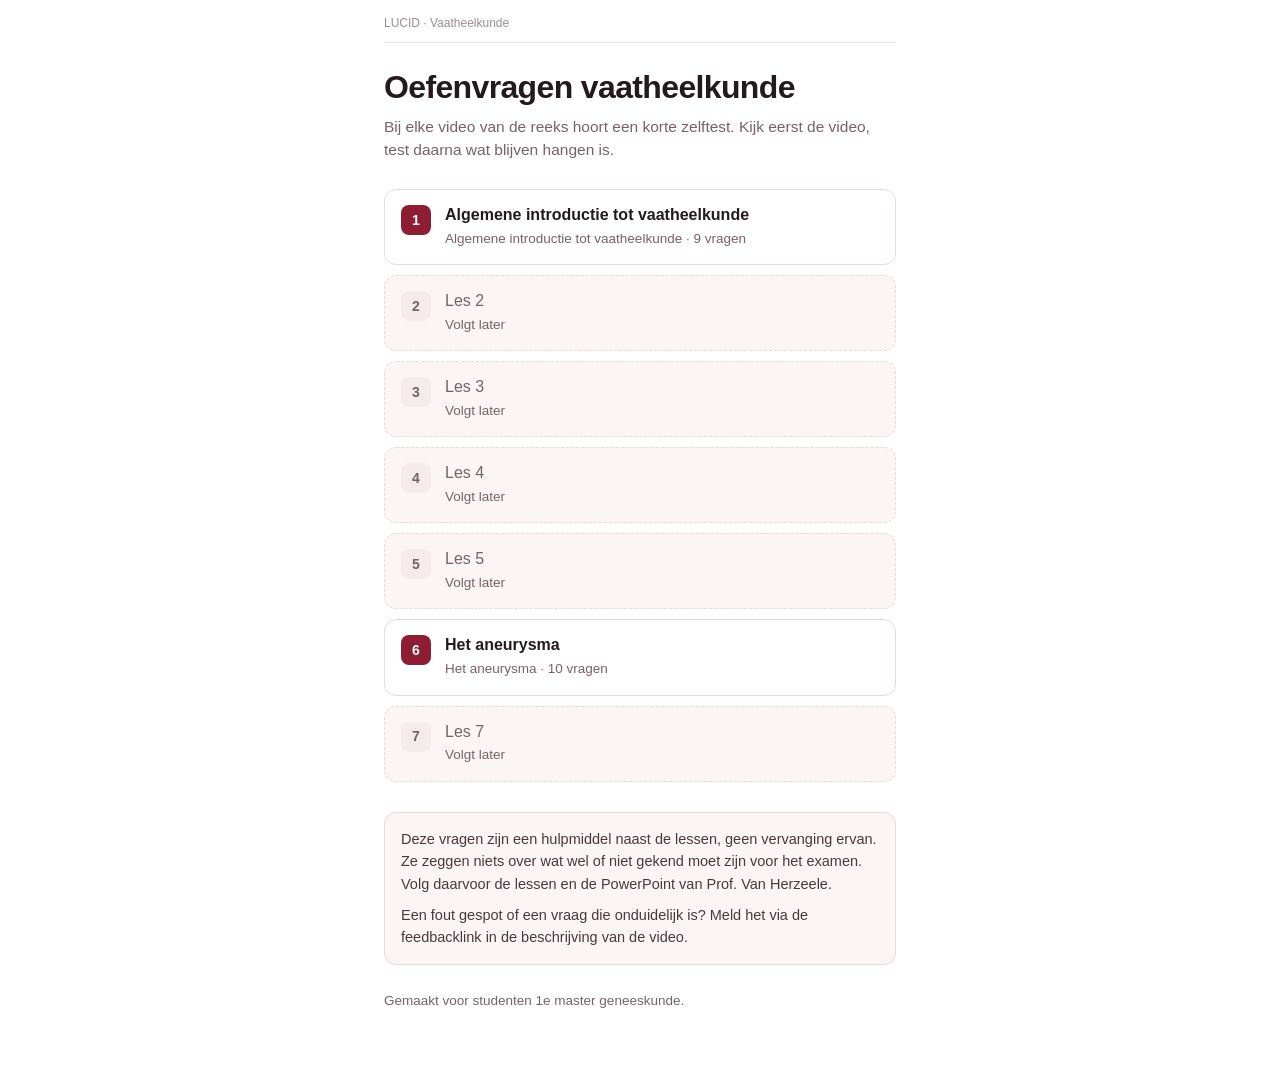
==== index.html @ f257f0d5 "Update index.html" ====
<!DOCTYPE html>
<html lang="nl">
<head>
<meta charset="utf-8">
<meta name="viewport" content="width=device-width, initial-scale=1, viewport-fit=cover">
<title>Oefenvragen vaatheelkunde — LUCID</title>
<style>
  :root{
    --paper:#FFFFFF;
    --tint:#FBF6F5;
    --tint-2:#F5EBEA;
    --line:#E7DAD9;
    --line-soft:#EFE5E4;
    --text:#241A1E;
    --muted:#786169;
    --blood:#8C1D33;
    --blood-dark:#6E1327;
    --blood-soft:#F7E9EB;
    --r:12px;
    --pad:18px;
  }
  *{box-sizing:border-box}
  html,body{margin:0;padding:0}
  body{
    background:var(--paper);
    color:var(--text);
    font-family:-apple-system,BlinkMacSystemFont,"Segoe UI",Roboto,"Helvetica Neue",Arial,sans-serif;
    font-size:16px;line-height:1.5;
    -webkit-text-size-adjust:100%;
    -webkit-font-smoothing:antialiased;
  }
  .wrap{max-width:560px;margin:0 auto;padding:0 var(--pad) 56px}
  .top{
    display:flex;align-items:center;justify-content:space-between;gap:12px;
    padding:14px 0 10px;border-bottom:1px solid var(--line-soft);margin-bottom:26px;
  }
  .brand{font-size:12px;color:#A08A90}
  h1{font-size:28px;line-height:1.18;letter-spacing:-.02em;font-weight:650;margin:0 0 8px}
  .lede{color:var(--muted);font-size:15.5px;margin:0 0 28px}

  .list{list-style:none;margin:0 0 30px;padding:0}
  .list li{margin-bottom:10px}
  .card{
    display:flex;gap:14px;align-items:flex-start;
    padding:15px 16px;
    background:var(--paper);
    border:1px solid var(--line);
    border-radius:var(--r);
    color:var(--text);text-decoration:none;
    transition:border-color .15s ease,background .15s ease;
  }
  a.card:hover{border-color:var(--blood);background:var(--blood-soft)}
  .num{
    flex:0 0 30px;height:30px;
    display:grid;place-items:center;
    border-radius:8px;
    background:var(--blood);color:#FFF8F9;
    font-size:14px;font-weight:600;
    font-variant-numeric:tabular-nums;
  }
  .col{display:flex;flex-direction:column;min-width:0}
  .name{font-size:16px;font-weight:600;line-height:1.3}
  .meta{font-size:13.5px;color:var(--muted);margin-top:3px}

  .card.soon{background:var(--tint);border-style:dashed;color:var(--muted)}
  .card.soon .num{background:var(--tint-2);color:var(--muted)}
  .card.soon .name{font-weight:500}

  .note{
    background:var(--tint);border:1px solid var(--line);border-radius:var(--r);
    padding:15px 16px;font-size:14.5px;line-height:1.55;color:#4A3840;
  }
  .note p{margin:0}
  .note p + p{margin-top:9px}
  .foot{margin-top:26px;font-size:13.5px;color:var(--muted)}
  .foot a{color:var(--blood);text-decoration:none;border-bottom:1px solid var(--blood-soft)}
  .foot a:hover{border-bottom-color:var(--blood)}
  :focus-visible{outline:2px solid var(--blood-dark);outline-offset:2px;border-radius:4px}
  @media (prefers-reduced-motion:reduce){*{transition:none !important}}
  @media (min-width:600px){:root{--pad:24px} h1{font-size:32px}}
</style>
</head>
<body>
<div class="wrap">
  <div class="top"><span class="brand">LUCID · Vaatheelkunde</span></div>

  <h1>Oefenvragen vaatheelkunde</h1>
  <p class="lede">Bij elke video van de reeks hoort een korte zelftest. Kijk eerst de video, test daarna wat blijven hangen is.</p>

  <ul class="list" id="list"></ul>

  <div class="note">
    <p>Deze vragen zijn een hulpmiddel naast de lessen, geen vervanging ervan. Ze zeggen niets over wat wel of niet gekend moet zijn voor het examen. Volg daarvoor de lessen en de PowerPoint van Prof. Van Herzeele.</p>
    <p>Een fout gespot of een vraag die onduidelijk is? Meld het via de feedbacklink in de beschrijving van de video.</p>
  </div>

  <p class="foot">Gemaakt voor studenten 1e master geneeskunde.</p>
</div>

<script>
/* ---- INHOUD: zet een les op beschikbaar door "file" in te vullen ---- */
const LESSEN = [
  { nr: 1, titel: "Algemene introductie tot vaatheelkunde",  onderwerp: "Algemene introductie tot vaatheelkunde", vragen: 9, file: "les1.html" },
  { nr: 2, titel: "Les 2",               onderwerp: "",  vragen: 0, file: "" },
  { nr: 3, titel: "Les 3",               onderwerp: "",  vragen: 0, file: "" },
  { nr: 4, titel: "Les 4",               onderwerp: "",  vragen: 0, file: "" },
  { nr: 5, titel: "Les 5",               onderwerp: "",  vragen: 0, file: "" },
  { nr: 6, titel: "Het aneurysma",               onderwerp: "Het aneurysma",  vragen: 10, file: "les6.html" },
  { nr: 7, titel: "Les 7",               onderwerp: "",  vragen: 0, file: "" }
];

/* ---- rendering ---- */
(function () {
  var esc = function (s) {
    return String(s).replace(/&/g, "&amp;").replace(/</g, "&lt;").replace(/>/g, "&gt;");
  };
  document.getElementById("list").innerHTML = LESSEN.map(function (l) {
    var meta = l.file
      ? esc(l.onderwerp) + (l.vragen ? " · " + l.vragen + " vragen" : "")
      : "Volgt later";
    var inner =
      '<span class="num">' + l.nr + '</span>' +
      '<span class="col"><span class="name">' + esc(l.titel) + '</span>' +
      '<span class="meta">' + meta + '</span></span>';
    return l.file
      ? '<li><a class="card" href="' + l.file + '">' + inner + '</a></li>'
      : '<li><div class="card soon">' + inner + '</div></li>';
  }).join("");
})();
</script>
</body>
</html>
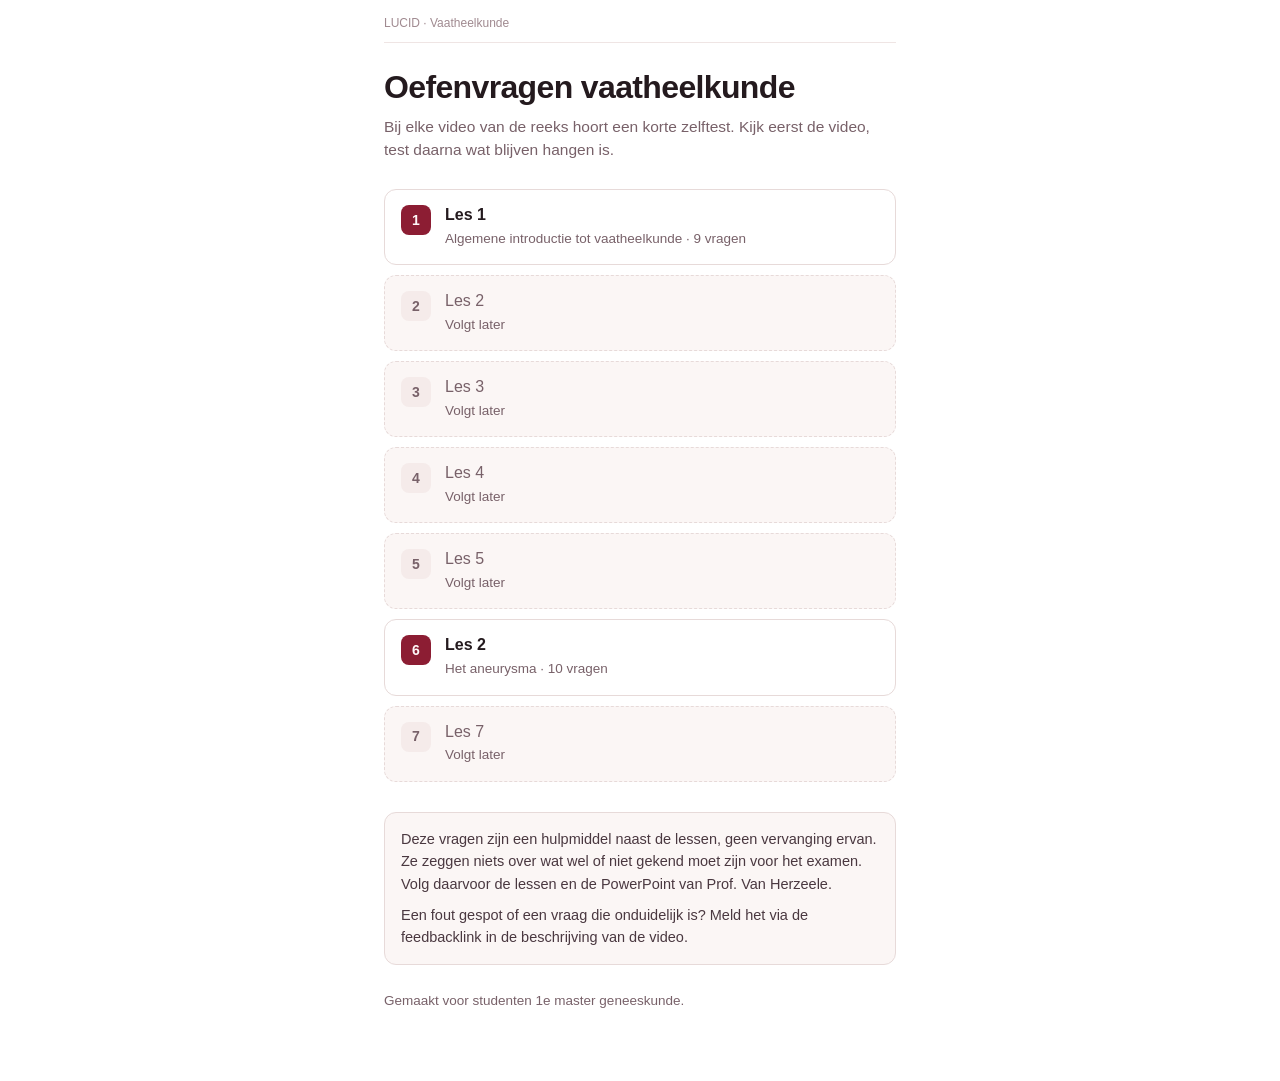
==== commit 773180c8: "Update lesson titles in index.html" ====
--- a/index.html
+++ b/index.html
@@ -100,12 +100,12 @@
 <script>
 /* ---- INHOUD: zet een les op beschikbaar door "file" in te vullen ---- */
 const LESSEN = [
-  { nr: 1, titel: "Algemene introductie tot vaatheelkunde",  onderwerp: "Algemene introductie tot vaatheelkunde", vragen: 9, file: "les1.html" },
+  { nr: 1, titel: "Les 1",  onderwerp: "Algemene introductie tot vaatheelkunde", vragen: 9, file: "les1.html" },
   { nr: 2, titel: "Les 2",               onderwerp: "",  vragen: 0, file: "" },
   { nr: 3, titel: "Les 3",               onderwerp: "",  vragen: 0, file: "" },
   { nr: 4, titel: "Les 4",               onderwerp: "",  vragen: 0, file: "" },
   { nr: 5, titel: "Les 5",               onderwerp: "",  vragen: 0, file: "" },
-  { nr: 6, titel: "Het aneurysma",               onderwerp: "Het aneurysma",  vragen: 10, file: "les6.html" },
+  { nr: 6, titel: "Les 2",               onderwerp: "Het aneurysma",  vragen: 10, file: "les6.html" },
   { nr: 7, titel: "Les 7",               onderwerp: "",  vragen: 0, file: "" }
 ];
 
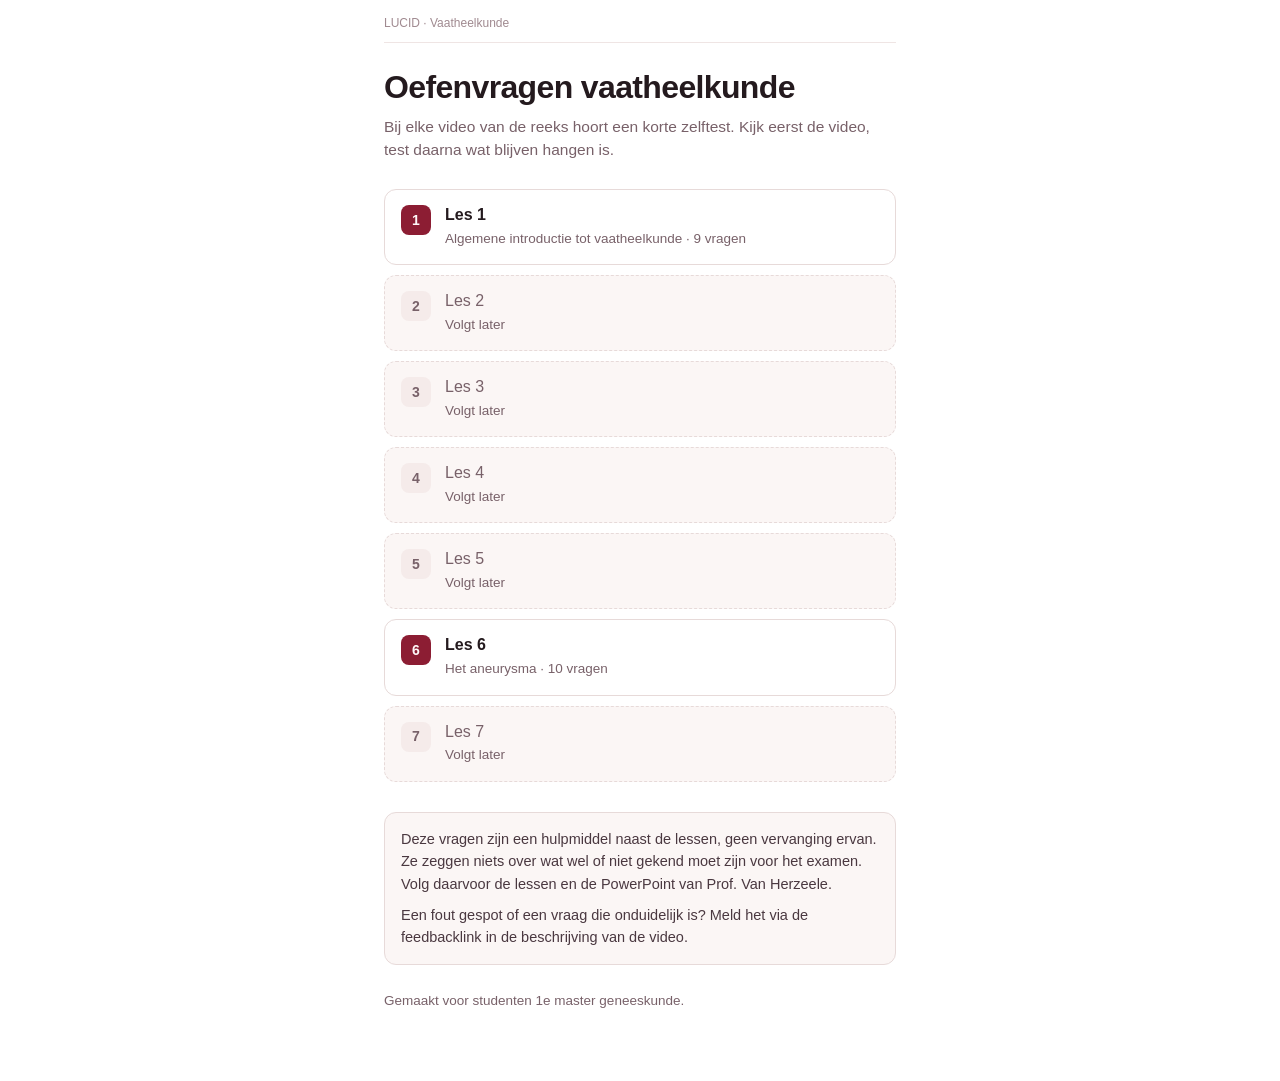
==== commit 53ba1ea5: "Fix lesson number from 2 to 6 in index.html" ====
--- a/index.html
+++ b/index.html
@@ -105,7 +105,7 @@
   { nr: 3, titel: "Les 3",               onderwerp: "",  vragen: 0, file: "" },
   { nr: 4, titel: "Les 4",               onderwerp: "",  vragen: 0, file: "" },
   { nr: 5, titel: "Les 5",               onderwerp: "",  vragen: 0, file: "" },
-  { nr: 6, titel: "Les 2",               onderwerp: "Het aneurysma",  vragen: 10, file: "les6.html" },
+  { nr: 6, titel: "Les 6",  onderwerp: "Het aneurysma",  vragen: 10, file: "les6.html" },
   { nr: 7, titel: "Les 7",               onderwerp: "",  vragen: 0, file: "" }
 ];
 
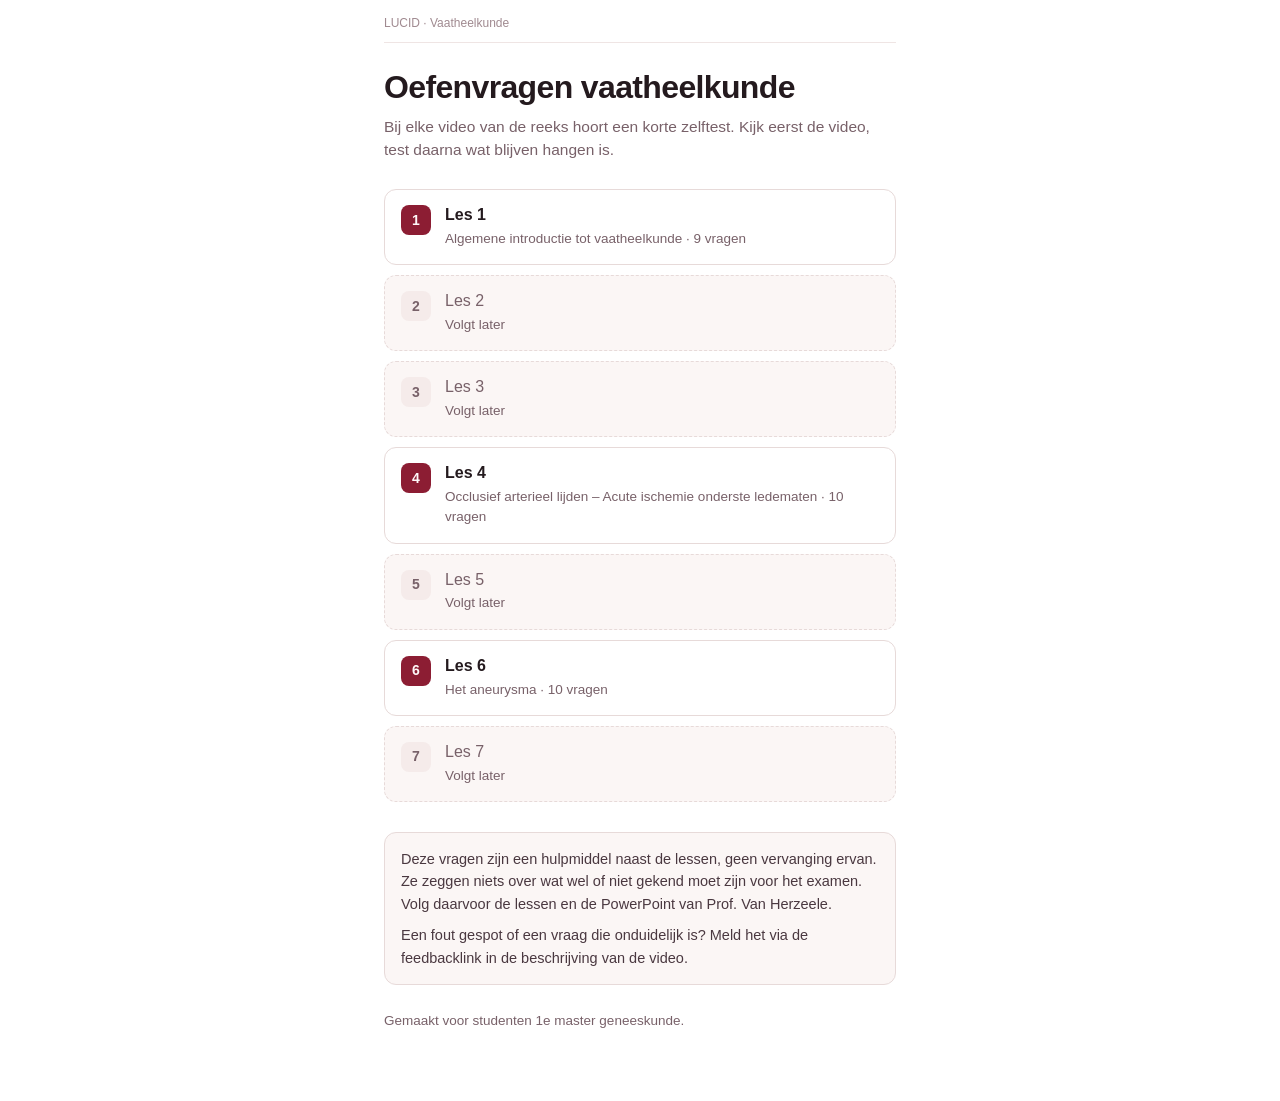
==== commit c67628ce: "Update lesson 4 topic and questions in index.html" ====
--- a/index.html
+++ b/index.html
@@ -103,7 +103,7 @@
   { nr: 1, titel: "Les 1",  onderwerp: "Algemene introductie tot vaatheelkunde", vragen: 9, file: "les1.html" },
   { nr: 2, titel: "Les 2",               onderwerp: "",  vragen: 0, file: "" },
   { nr: 3, titel: "Les 3",               onderwerp: "",  vragen: 0, file: "" },
-  { nr: 4, titel: "Les 4",               onderwerp: "",  vragen: 0, file: "" },
+  { nr: 4, titel: "Les 4",  onderwerp: "Occlusief arterieel lijden – Acute ischemie onderste ledematen",  vragen: 10, file: "les4.html" },
   { nr: 5, titel: "Les 5",               onderwerp: "",  vragen: 0, file: "" },
   { nr: 6, titel: "Les 6",  onderwerp: "Het aneurysma",  vragen: 10, file: "les6.html" },
   { nr: 7, titel: "Les 7",               onderwerp: "",  vragen: 0, file: "" }
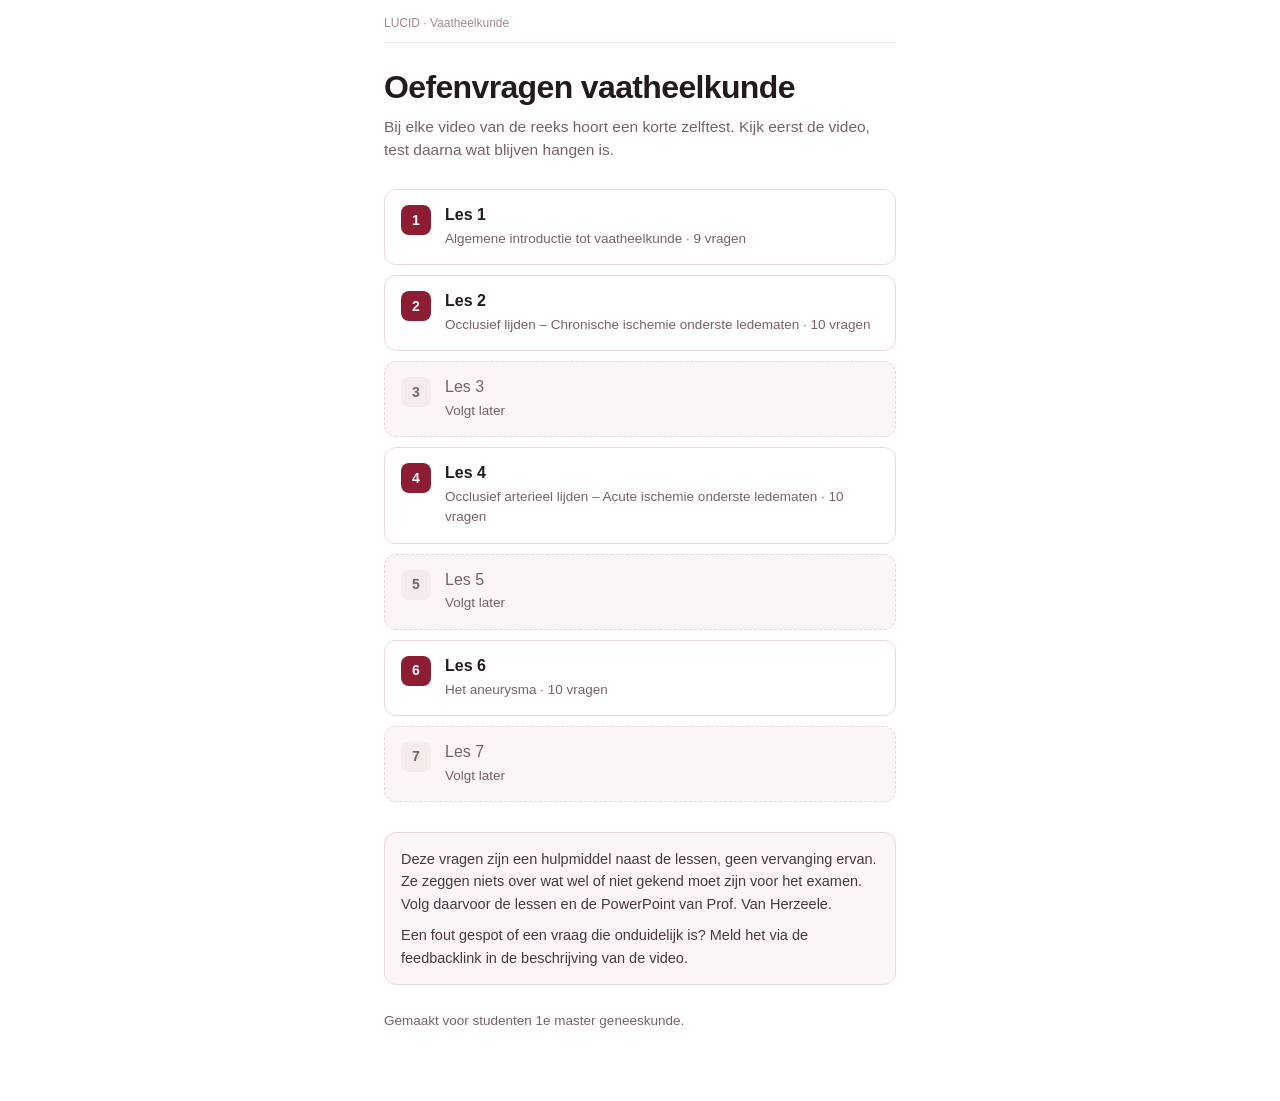
==== commit 8830a2ff: "Update lesson 2 details in index.html" ====
--- a/index.html
+++ b/index.html
@@ -101,7 +101,7 @@
 /* ---- INHOUD: zet een les op beschikbaar door "file" in te vullen ---- */
 const LESSEN = [
   { nr: 1, titel: "Les 1",  onderwerp: "Algemene introductie tot vaatheelkunde", vragen: 9, file: "les1.html" },
-  { nr: 2, titel: "Les 2",               onderwerp: "",  vragen: 0, file: "" },
+  { nr: 2, titel: "Les 2",  onderwerp: "Occlusief lijden – Chronische ischemie onderste ledematen",  vragen: 10, file: "les2.html" },
   { nr: 3, titel: "Les 3",               onderwerp: "",  vragen: 0, file: "" },
   { nr: 4, titel: "Les 4",  onderwerp: "Occlusief arterieel lijden – Acute ischemie onderste ledematen",  vragen: 10, file: "les4.html" },
   { nr: 5, titel: "Les 5",               onderwerp: "",  vragen: 0, file: "" },
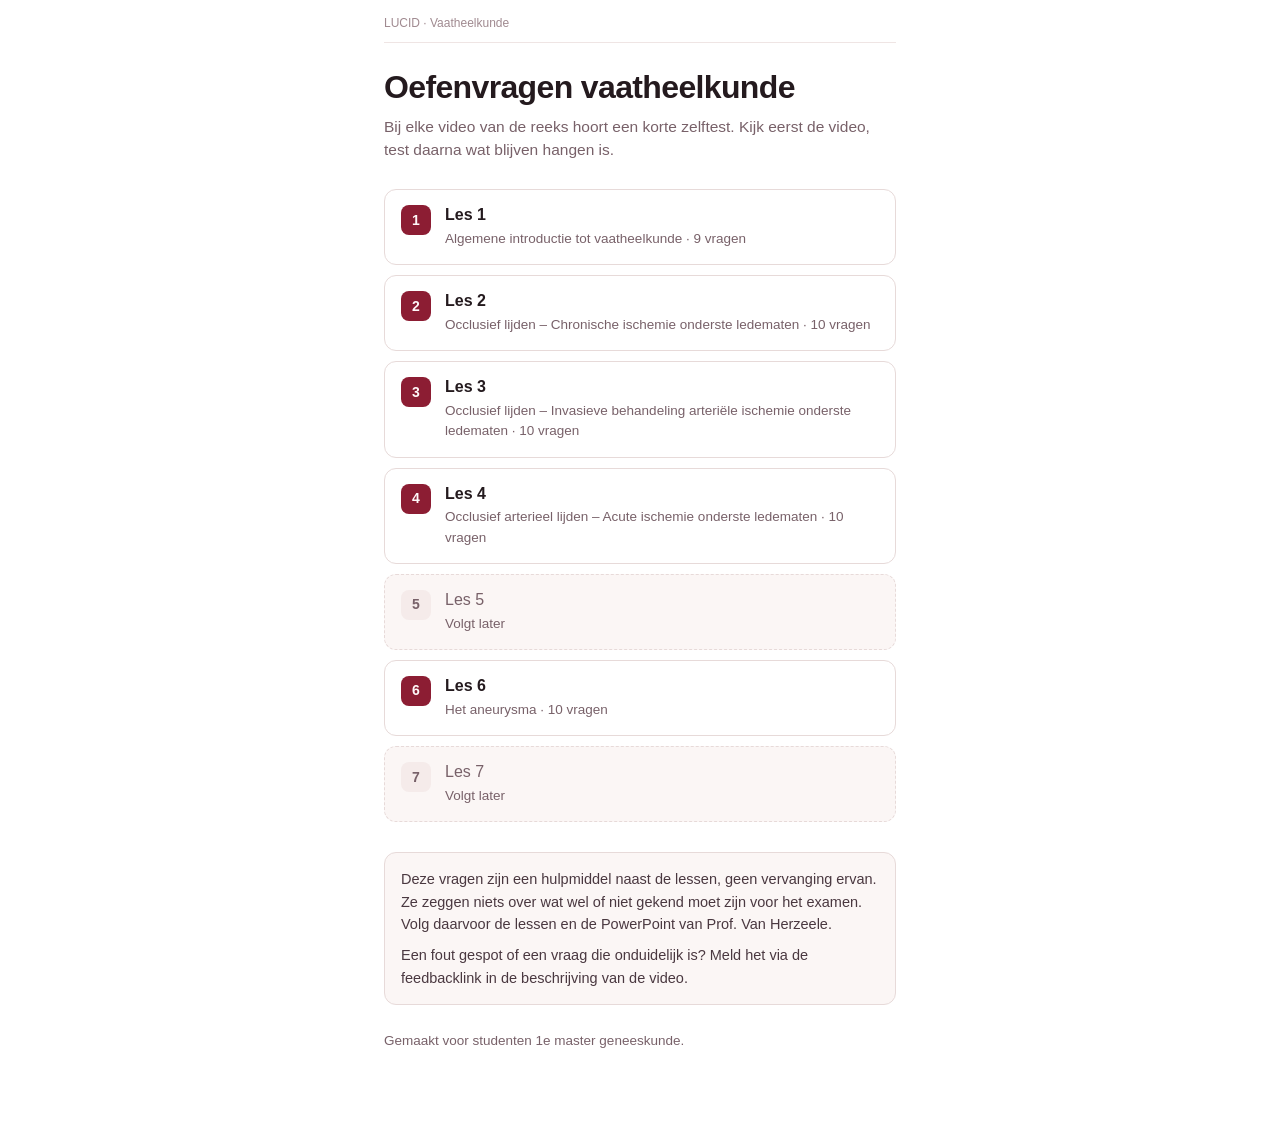
==== commit bdbaad6b: "Update lesson 3 details and file reference" ====
--- a/index.html
+++ b/index.html
@@ -102,7 +102,7 @@
 const LESSEN = [
   { nr: 1, titel: "Les 1",  onderwerp: "Algemene introductie tot vaatheelkunde", vragen: 9, file: "les1.html" },
   { nr: 2, titel: "Les 2",  onderwerp: "Occlusief lijden – Chronische ischemie onderste ledematen",  vragen: 10, file: "les2.html" },
-  { nr: 3, titel: "Les 3",               onderwerp: "",  vragen: 0, file: "" },
+  { nr: 3, titel: "Les 3",  onderwerp: "Occlusief lijden – Invasieve behandeling arteriële ischemie onderste ledematen",  vragen: 10, file: "les3.html" },
   { nr: 4, titel: "Les 4",  onderwerp: "Occlusief arterieel lijden – Acute ischemie onderste ledematen",  vragen: 10, file: "les4.html" },
   { nr: 5, titel: "Les 5",               onderwerp: "",  vragen: 0, file: "" },
   { nr: 6, titel: "Les 6",  onderwerp: "Het aneurysma",  vragen: 10, file: "les6.html" },
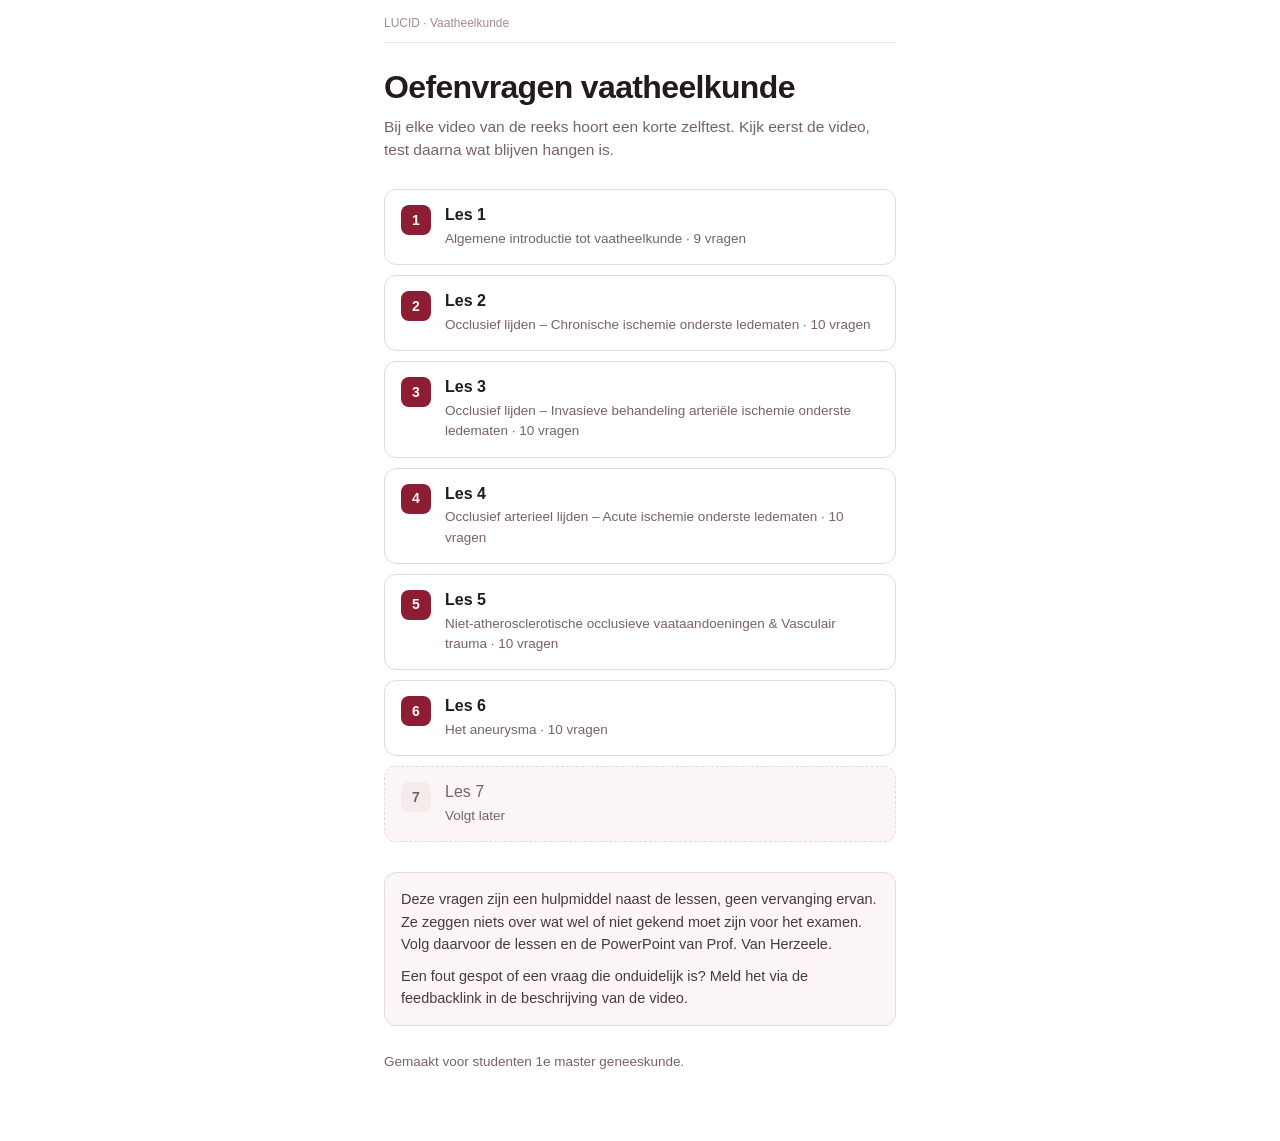
==== commit da0d55aa: "Update lesson 5 topic and questions" ====
--- a/index.html
+++ b/index.html
@@ -104,7 +104,7 @@
   { nr: 2, titel: "Les 2",  onderwerp: "Occlusief lijden – Chronische ischemie onderste ledematen",  vragen: 10, file: "les2.html" },
   { nr: 3, titel: "Les 3",  onderwerp: "Occlusief lijden – Invasieve behandeling arteriële ischemie onderste ledematen",  vragen: 10, file: "les3.html" },
   { nr: 4, titel: "Les 4",  onderwerp: "Occlusief arterieel lijden – Acute ischemie onderste ledematen",  vragen: 10, file: "les4.html" },
-  { nr: 5, titel: "Les 5",               onderwerp: "",  vragen: 0, file: "" },
+  { nr: 5, titel: "Les 5",  onderwerp: "Niet-atherosclerotische occlusieve vaataandoeningen & Vasculair trauma",  vragen: 10, file: "les5.html" },
   { nr: 6, titel: "Les 6",  onderwerp: "Het aneurysma",  vragen: 10, file: "les6.html" },
   { nr: 7, titel: "Les 7",               onderwerp: "",  vragen: 0, file: "" }
 ];
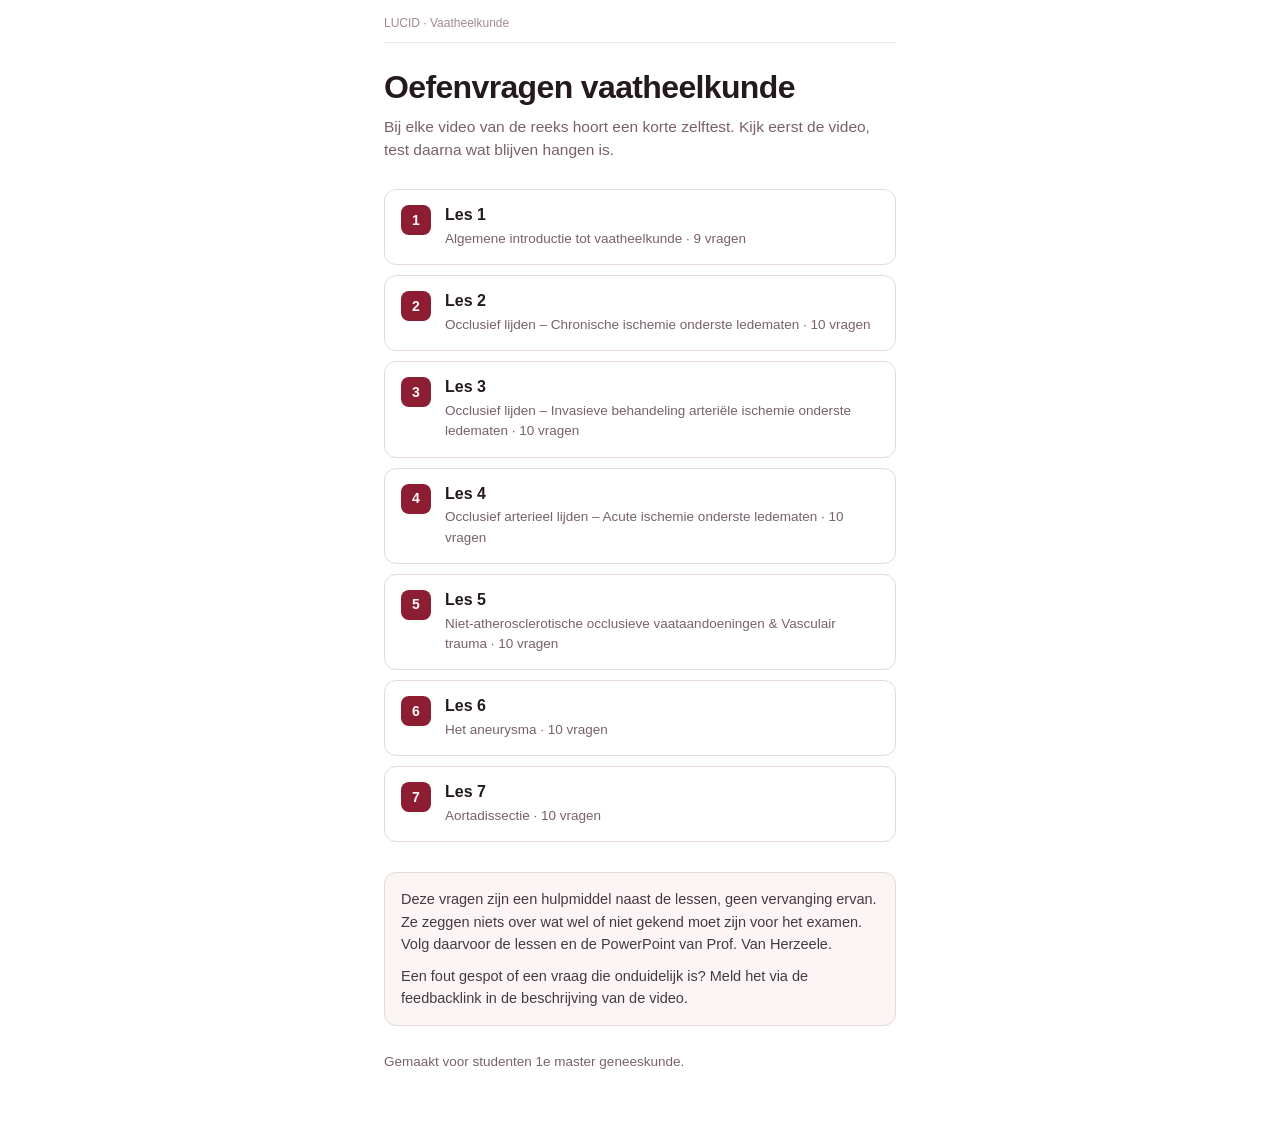
==== commit 85cc47a9: "Update subject for lesson 7 in index.html" ====
--- a/index.html
+++ b/index.html
@@ -106,7 +106,7 @@
   { nr: 4, titel: "Les 4",  onderwerp: "Occlusief arterieel lijden – Acute ischemie onderste ledematen",  vragen: 10, file: "les4.html" },
   { nr: 5, titel: "Les 5",  onderwerp: "Niet-atherosclerotische occlusieve vaataandoeningen & Vasculair trauma",  vragen: 10, file: "les5.html" },
   { nr: 6, titel: "Les 6",  onderwerp: "Het aneurysma",  vragen: 10, file: "les6.html" },
-  { nr: 7, titel: "Les 7",               onderwerp: "",  vragen: 0, file: "" }
+  { nr: 7, titel: "Les 7",  onderwerp: "Aortadissectie",  vragen: 10, file: "les7.html" }
 ];
 
 /* ---- rendering ---- */
